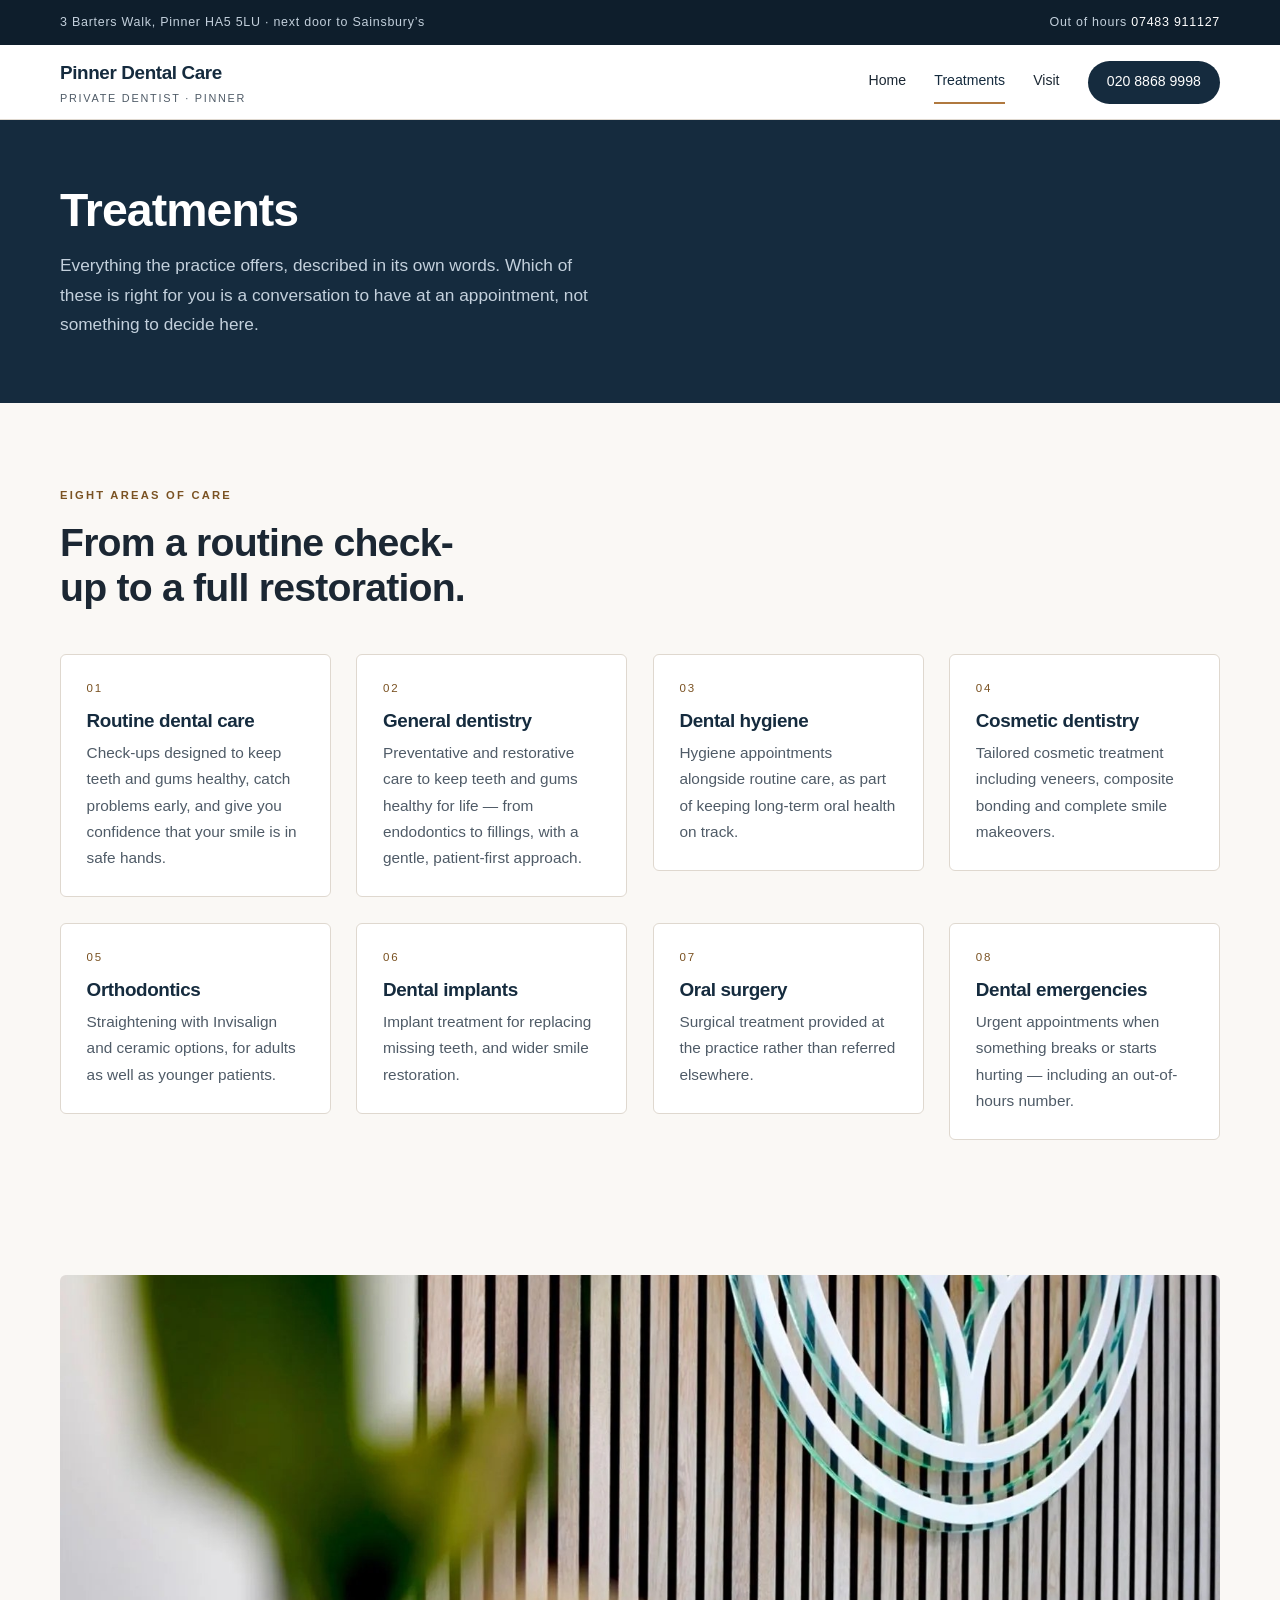
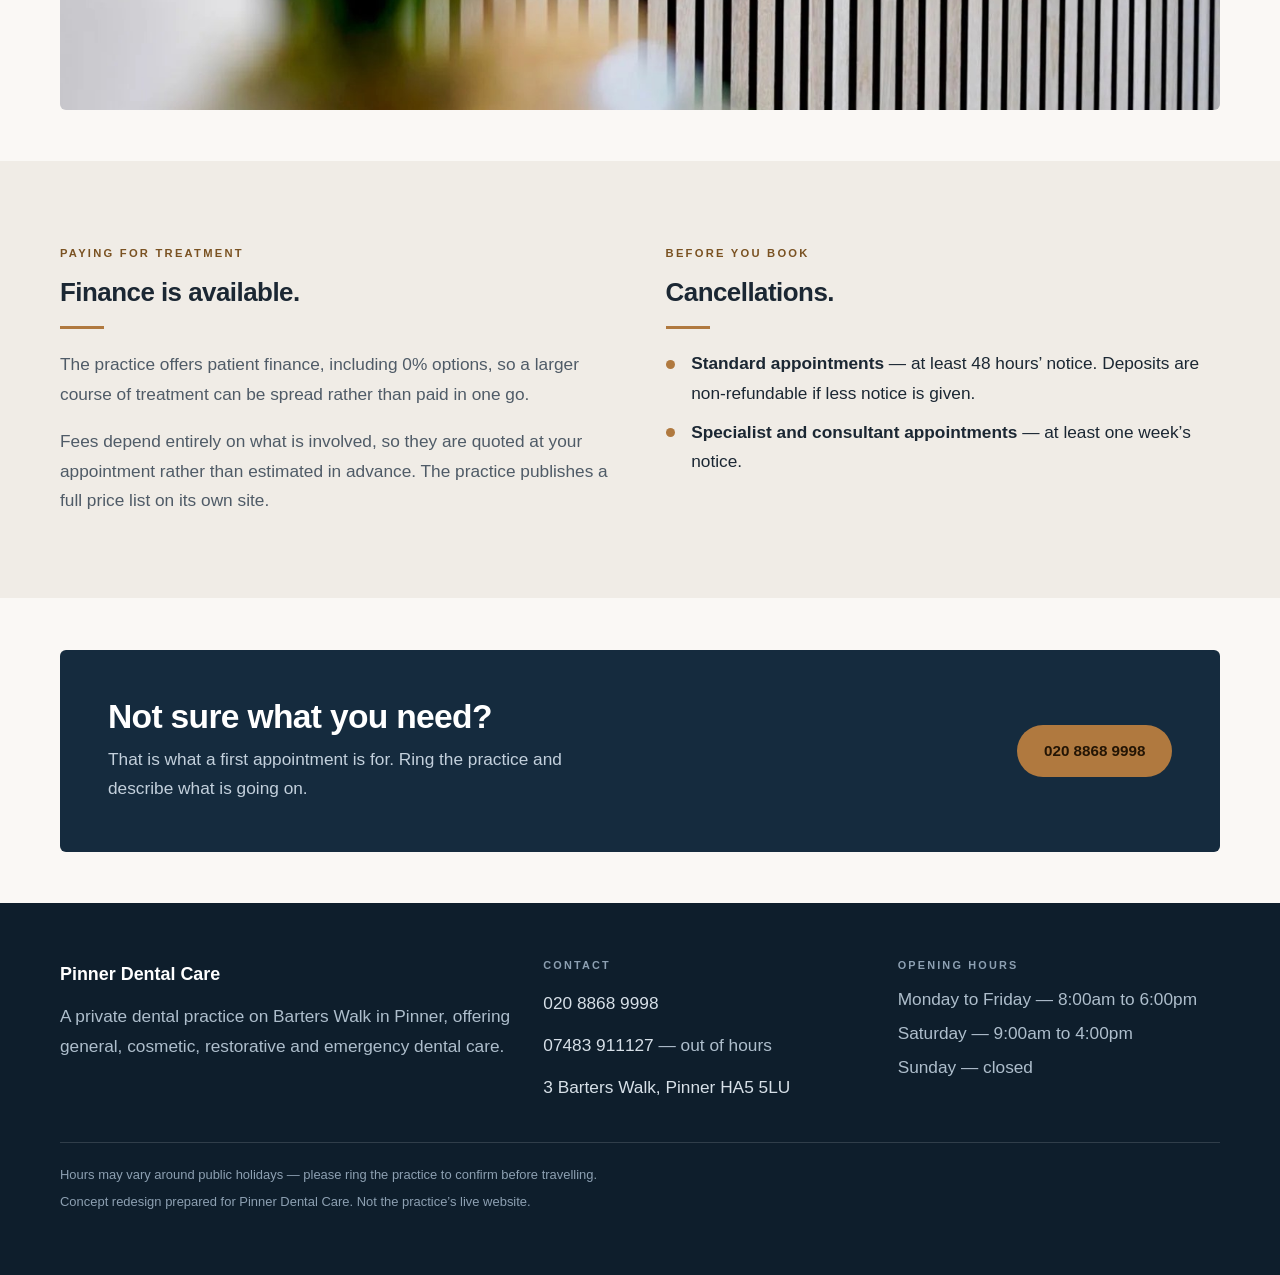
==== treatments.html @ a709d6c0 "Build Pinner Dental Care design concept Three-page static site for the private dental practice on Ba" ====
<!DOCTYPE html>
<html lang="en-GB">
<head>
<meta charset="utf-8">
<meta name="viewport" content="width=device-width, initial-scale=1">
<title>Treatments &mdash; Pinner Dental Care</title>
<meta name="description" content="Treatments at Pinner Dental Care: routine care, general dentistry, hygiene, cosmetic dentistry, orthodontics, implants, oral surgery and dental emergencies. Patient finance available.">
<link rel="icon" href="assets/img/favicon.png" type="image/png">
<script>/* set before first paint so reveal targets start hidden only when JS can reveal them */
if ('IntersectionObserver' in window) document.documentElement.className = 'js';</script>
<link rel="stylesheet" href="assets/css/engine.css">
<link rel="stylesheet" href="assets/css/site.css">
</head>
<body>
<a class="skip-link" href="#main">Skip to content</a>

<div class="eng-progress" aria-hidden="true"><div class="eng-progress__fill"></div></div>

<div class="topbar">
  <div class="shell topbar__inner">
    <span>3 Barters Walk, Pinner HA5 5LU &middot; next door to Sainsbury&rsquo;s</span>
    <span>Out of hours <a href="tel:+447483911127">07483 911127</a></span>
  </div>
</div>

<header class="site-header">
  <div class="shell site-header__inner">
    <a class="brand-lockup" href="index.html" aria-label="Pinner Dental Care — home">
      <b>Pinner Dental Care</b>
      <span>Private dentist &middot; Pinner</span>
    </a>

    <button class="nav-toggle" type="button" data-nav-toggle aria-expanded="false" aria-controls="site-nav">
      <span class="nav-toggle__bars" aria-hidden="true"><span></span><span></span><span></span></span>
      Menu
    </button>

    <nav class="site-nav" id="site-nav" data-open="false" aria-label="Main">
      <ul>
        <li><a href="index.html">Home</a></li>
        <li><a href="treatments.html" aria-current="page">Treatments</a></li>
        <li><a href="visit.html">Visit</a></li>
        <li><a class="nav-cta" href="tel:+442088689998">020 8868 9998</a></li>
      </ul>
    </nav>
  </div>
</header>

<main id="main">

  <section class="page-head">
    <div class="shell">
      <h1 data-reveal-hero>Treatments</h1>
      <p data-reveal-hero>
        Everything the practice offers, described in its own words. Which of these is right
        for you is a conversation to have at an appointment, not something to decide here.
      </p>
    </div>
  </section>

  <section class="section">
    <div class="shell">
      <div class="section-head" data-reveal>
        <p class="eyebrow">Eight areas of care</p>
        <h2>From a routine check-up to a full restoration.</h2>
      </div>
      <div class="cards">
        <article class="card" data-reveal>
          <span class="num">01</span>
          <h3>Routine dental care</h3>
          <p>Check-ups designed to keep teeth and gums healthy, catch problems early, and give you confidence that your smile is in safe hands.</p>
        </article>
        <article class="card" data-reveal="2">
          <span class="num">02</span>
          <h3>General dentistry</h3>
          <p>Preventative and restorative care to keep teeth and gums healthy for life &mdash; from endodontics to fillings, with a gentle, patient-first approach.</p>
        </article>
        <article class="card" data-reveal="3">
          <span class="num">03</span>
          <h3>Dental hygiene</h3>
          <p>Hygiene appointments alongside routine care, as part of keeping long-term oral health on track.</p>
        </article>
        <article class="card" data-reveal>
          <span class="num">04</span>
          <h3>Cosmetic dentistry</h3>
          <p>Tailored cosmetic treatment including veneers, composite bonding and complete smile makeovers.</p>
        </article>
        <article class="card" data-reveal="2">
          <span class="num">05</span>
          <h3>Orthodontics</h3>
          <p>Straightening with Invisalign and ceramic options, for adults as well as younger patients.</p>
        </article>
        <article class="card" data-reveal="3">
          <span class="num">06</span>
          <h3>Dental implants</h3>
          <p>Implant treatment for replacing missing teeth, and wider smile restoration.</p>
        </article>
        <article class="card" data-reveal>
          <span class="num">07</span>
          <h3>Oral surgery</h3>
          <p>Surgical treatment provided at the practice rather than referred elsewhere.</p>
        </article>
        <article class="card" data-reveal="2">
          <span class="num">08</span>
          <h3>Dental emergencies</h3>
          <p>Urgent appointments when something breaks or starts hurting &mdash; including an out-of-hours number.</p>
        </article>
      </div>
    </div>
  </section>

  <section class="section section--tight band">
    <div class="shell">
      <figure data-reveal>
        <div class="frame">
          <img src="assets/img/logo-detail.jpg"
               alt="The practice's lotus mark mounted on the slatted oak wall, with an orchid in the foreground."
               width="1600" height="2401" loading="lazy" decoding="async">
        </div>
      </figure>
    </div>
  </section>

  <section class="section section--surface">
    <div class="shell two-col two-col--top">
      <div data-reveal>
        <p class="eyebrow">Paying for treatment</p>
        <h2 style="font-size:clamp(1.6rem,1.35rem+1.5vw,2.2rem)">Finance is available.</h2>
        <hr class="tick">
        <p style="margin-top:1.3rem;color:var(--muted)">
          The practice offers patient finance, including 0% options, so a larger course of
          treatment can be spread rather than paid in one go.
        </p>
        <p style="color:var(--muted)">
          Fees depend entirely on what is involved, so they are quoted at your appointment
          rather than estimated in advance. The practice publishes a full price list on its
          own site.
        </p>
      </div>
      <div data-reveal="2">
        <p class="eyebrow">Before you book</p>
        <h2 style="font-size:clamp(1.6rem,1.35rem+1.5vw,2.2rem)">Cancellations.</h2>
        <hr class="tick">
        <ul class="ticks">
          <li><strong>Standard appointments</strong> &mdash; at least 48 hours&rsquo; notice. Deposits are non-refundable if less notice is given.</li>
          <li><strong>Specialist and consultant appointments</strong> &mdash; at least one week&rsquo;s notice.</li>
        </ul>
      </div>
    </div>
  </section>

  <section class="section section--tight">
    <div class="shell">
      <div class="cta-strip" data-reveal>
        <div>
          <h2>Not sure what you need?</h2>
          <p>That is what a first appointment is for. Ring the practice and describe what is going on.</p>
        </div>
        <div class="cta-strip__actions">
          <a class="btn btn--oak" href="tel:+442088689998">020 8868 9998</a>
        </div>
      </div>
    </div>
  </section>
</main>

<footer class="site-footer">
  <div class="shell">
    <div class="site-footer__grid">
      <div>
        <b class="mark">Pinner Dental Care</b>
        <p>A private dental practice on Barters Walk in Pinner, offering general, cosmetic,
           restorative and emergency dental care.</p>
      </div>
      <div>
        <h2>Contact</h2>
        <ul>
          <li><a href="tel:+442088689998">020 8868 9998</a></li>
          <li><a href="tel:+447483911127">07483 911127</a> &mdash; out of hours</li>
          <li><a href="https://maps.google.com/?q=3+Barters+Walk+Pinner+HA5+5LU" target="_blank" rel="noopener">3 Barters Walk, Pinner HA5 5LU</a></li>
        </ul>
      </div>
      <div>
        <h2>Opening hours</h2>
        <ul>
          <li>Monday to Friday &mdash; 8:00am to 6:00pm</li>
          <li>Saturday &mdash; 9:00am to 4:00pm</li>
          <li>Sunday &mdash; closed</li>
        </ul>
      </div>
    </div>
    <div class="fine">
      <p>Hours may vary around public holidays &mdash; please ring the practice to confirm
         before travelling.</p>
      <p>Concept redesign prepared for Pinner Dental Care. Not the practice&rsquo;s live website.</p>
    </div>
  </div>
</footer>

<script src="assets/js/main.js" defer></script>
</body>
</html>
---- assets/css/engine.css ----
/* ==========================================================================
   VDV ENGINE — v0.1.0
   Shared motion and surface layer for every build in this workspace.
   Plain CSS. No build step, no dependency, no runtime.

   Targets: Chrome and Safari. Firefox is not a target.
   Everything here has been measured in Chrome 150 and Safari 26.5.2 — see
   Experiment motionsites/research/ for the evidence behind each rule.

   THE ONE PERFORMANCE RULE, measured at 4x CPU throttle:
     A STATIC SVG filter rasterises once and is essentially free.
     A SMIL-ANIMATED filter re-rasterises every frame, FOREVER — three test
     pieces sat at 21fps while completely stationary because of it.
   So: use filters freely, animate them almost never.
   ========================================================================== */

@layer engine.reset, engine.tokens, engine.motion, engine.surface, engine.guards;

/* ==========================================================================
   TOKENS — the contract each site fills in.
   A site overrides these and inherits everything below.
   ========================================================================== */

@layer engine.tokens {
  :root {
    /* --- the two a site MUST set ------------------------------------------ */
    --brand: #0A5FE0;          /* the one accent */
    --ink: #14171A;            /* body text */

    /* --- derived, so contrast stays predictable across 200 sites ---------- */
    --paper: #FAF9F7;
    --surface: color-mix(in oklab, var(--paper) 96%, var(--ink));
    --rule: color-mix(in oklab, var(--paper) 82%, var(--ink));
    --muted: color-mix(in oklab, var(--ink) 62%, var(--paper));

    /* Contrast flip: light text on dark brands, ink on light ones. The clamp
       turns lightness into a 0/1 switch, so this needs no per-site thought. */
    --on-brand: oklch(from var(--brand)
                      clamp(0, (0.62 - l) * 100, 1) 0 h);

    /* --- motion ----------------------------------------------------------- */
    --dur-fast: 180ms;
    --dur: 320ms;
    --dur-slow: 620ms;
    --ease-out: cubic-bezier(0.22, 1, 0.36, 1);

    /* Spring easings, generated from the damped-harmonic-oscillator solution
       and sampled into linear(). Ours — no library, no licence, no runtime.
       Regenerate with .pipeline/engine/springs.py if you want other curves. */
    --ease-snap: linear(0, 0.03, 0.1069, 0.2131, 0.3344, 0.4596, 0.5805, 0.6914,
                 0.7888, 0.8709, 0.9374, 0.9888, 1.0264, 1.052, 1.0674, 1.0747,
                 1.0757, 1.0721, 1.0654, 1.0568, 1.0475, 1.0381, 1.0293, 1.0214,
                 1.0146, 1.009, 1.0045, 1.0009, 0.9982, 0.9963, 0.995, 0.9942,
                 0.9939, 0.9939, 0.9942, 0.9947, 0.9953, 0.9959, 0.9966, 0.9972,
                 0.9978, 0.9983, 1);
    --ease-settle: linear(0, 0.0219, 0.0781, 0.1569, 0.2485, 0.3455, 0.4425,
                   0.5354, 0.6216, 0.6992, 0.7676, 0.8264, 0.876, 0.9168, 0.9496,
                   0.9753, 0.9948, 1.0091, 1.019, 1.0253, 1.0287, 1.0299, 1.0294,
                   1.0277, 1.0253, 1.0224, 1.0194, 1.0164, 1.0136, 1.011, 1.0087,
                   1.0067, 1.005, 1.0035, 1.0023, 1.0013, 1.0005, 0.9999, 0.9994,
                   0.9991, 0.9989, 0.9988, 1);
    --ease-gentle: linear(0, 0.017, 0.061, 0.123, 0.1959, 0.2743, 0.3542, 0.4325,
                   0.5072, 0.5769, 0.6407, 0.6982, 0.7494, 0.7942, 0.8332, 0.8666,
                   0.895, 0.9188, 0.9387, 0.955, 0.9683, 0.9789, 0.9873, 0.9938,
                   0.9987, 1.0023, 1.0049, 1.0066, 1.0077, 1.0082, 1.0083, 1.0081,
                   1.0077, 1.0071, 1.0064, 1.0057, 1.005, 1.0043, 1.0036, 1.003,
                   1.0024, 1.0019, 1);
  }
}

/* ==========================================================================
   MOTION — reuses the data-reveal hook all 204 sites already have,
   so adopting this deletes JS with zero markup changes.
   ========================================================================== */

@layer engine.motion {

  /* Finished state is the DEFAULT. A browser without scroll timelines gets the
     final layout, never a blank box. Motion is layered on below. */
  [data-reveal] { opacity: 1; }

  @supports (animation-timeline: view()) {
    [data-reveal] {
      animation: eng-reveal linear both;
      animation-timeline: view();
      animation-range: entry 10% cover 26%;
    }
    @keyframes eng-reveal {
      from { opacity: 0; translate: 0 22px; }
      to   { opacity: 1; translate: 0 0; }
    }
    /* Stagger by shifting the RANGE, not by adding delays — a delay on a
       progress timeline does nothing useful. */
    [data-reveal="2"] { animation-range: entry 14% cover 30%; }
    [data-reveal="3"] { animation-range: entry 18% cover 34%; }
    [data-reveal="4"] { animation-range: entry 22% cover 38%; }

    /* ABOVE THE FOLD: view() is wrong here. Its range starts when the element
       ENTERS the viewport, so something already on screen begins ~75% through
       its range and looks frozen. Use scroll() with an absolute range. */
    [data-reveal-hero] {
      animation: eng-reveal linear both;
      animation-timeline: scroll(root block);
      animation-range: 0 40vh;
    }
  }

  /* Scroll progress bar — replaces the last scroll listener. */
  .eng-progress { position: fixed; inset-block-start: 0; inset-inline: 0;
                  height: 3px; z-index: 90; }
  .eng-progress__fill { height: 100%; background: var(--brand);
                        transform-origin: left; scale: 0 1; }
  @supports (animation-timeline: scroll()) {
    .eng-progress__fill {
      animation: eng-grow linear both;
      animation-timeline: scroll(root block);
    }
    @keyframes eng-grow { to { scale: 1 1; } }
  }
  /* Hide it entirely where unsupported rather than showing an empty track. */
  @supports not (animation-timeline: scroll()) { .eng-progress { display: none; } }

  /* STRUCTURAL PATTERN — full-bleed backdrop that content scrolls over.
     A sticky viewport-height backdrop, then the content pulled back up over it
     with a negative margin. Cheaper and better-behaved than position:fixed,
     and it composites on the GPU. Put a <video muted loop playsinline> or an
     image inside .eng-backdrop__media. */
  .eng-backdrop { position: relative; z-index: 0; }
  .eng-backdrop__pin { position: sticky; top: 0; height: 100svh;
                       overflow: clip; }   /* clip, NOT hidden — see guards */
  .eng-backdrop__media { width: 100%; height: 100%; object-fit: cover;
                         display: block; }
  .eng-backdrop__fade { position: absolute; inset-inline: 0; inset-block-end: 0;
                        height: 45%; pointer-events: none;
                        background: linear-gradient(to bottom, transparent, var(--backdrop-out, #000)); }
  .eng-backdrop__over { position: relative; z-index: 1; margin-block-start: -100svh; }
}

/* ==========================================================================
   SURFACE — treatments that make flat CSS read as material.
   All static. Nothing here animates a filter.
   ========================================================================== */

@layer engine.surface {

  /* GLASS. Three things stacked, which is what separates this from a plain
     translucent panel:
       1. the blur, plus a saturation/brightness lift so it reads as glass
          rather than as frosted plastic;
       2. a GRADIENT BORDER — a padding-box/border-box mask difference, so the
          edge is bright where light would catch it and dim where it wouldn't.
          `mask-composite: exclude` is what carves the ring;
       3. a faint radial sheen for the specular fall.
     Recreated here from the mechanism, with our own values. */
  .eng-glass {
    position: relative;
    overflow: hidden;
    border-radius: var(--glass-radius, 16px);
    background: linear-gradient(160deg,
                  rgb(255 255 255 / 0.06) 0%,
                  rgb(255 255 255 / 0.02) 45%,
                  rgb(255 255 255 / 0.01) 100%);
    backdrop-filter: blur(16px) saturate(1.5) brightness(1.06);
    -webkit-backdrop-filter: blur(16px) saturate(1.5) brightness(1.06);
    box-shadow: inset 0 0 14px rgb(255 255 255 / 0.12);
    border: none;
  }
  .eng-glass::before {          /* the lit edge */
    content: ""; position: absolute; inset: 0; pointer-events: none;
    border-radius: inherit; padding: 1.5px;
    background: linear-gradient(180deg,
                  rgb(255 255 255 / 0.34) 0%,
                  rgb(255 255 255 / 0.10) 18%,
                  rgb(255 255 255 / 0.03) 45%,
                  rgb(255 255 255 / 0.03) 58%,
                  rgb(255 255 255 / 0.12) 86%,
                  rgb(255 255 255 / 0.28) 100%);
    -webkit-mask: linear-gradient(#fff 0 0) content-box, linear-gradient(#fff 0 0);
            mask: linear-gradient(#fff 0 0) content-box, linear-gradient(#fff 0 0);
    -webkit-mask-composite: xor;
            mask-composite: exclude;
  }
  .eng-glass::after {           /* the sheen */
    content: ""; position: absolute; inset: 0; pointer-events: none;
    border-radius: inherit;
    background:
      radial-gradient(ellipse at 50% 0%, rgb(255 255 255 / 0.05) 0%, transparent 55%),
      radial-gradient(ellipse at center, transparent 55%, rgb(255 255 255 / 0.02) 100%);
  }

  /* LIT MATERIAL. A static heightmap shaded by the renderer's own lighting —
     the fastest thing we measured (143fps median, zero janky frames) and the
     best-looking. Set --eng-height to a greyscale heightmap.

     CRITICAL: lighting filters read the ALPHA channel as the height field, not
     luminance. A greyscale PNG is fully opaque, so feeding it in directly gives
     a perfectly flat surface with a bare hotspot. The feColorMatrix in
     engine-filters.svg moves luminance into alpha. Do not remove it. */
  .eng-material { filter: url(#eng-lit); background: #000; }

  /* Typography defaults that separate "set" from "defaulted". */
  .eng-type h1, .eng-type h2, .eng-type h3 { text-wrap: balance; }
  .eng-type p, .eng-type li { text-wrap: pretty; }
  .eng-type :is(td, th).num { font-variant-numeric: tabular-nums; }
}

/* ==========================================================================
   GUARDS — invariants only, never a look.

   IMPORTANT, and counter-intuitive: being the LAST layer does not make these
   win against a site's CSS. Unlayered styles outrank every layered style, and
   site stylesheets are unlayered. So a guard that MUST hold — the reduced-motion
   block — carries `!important`. The rest are strong defaults the site is free to
   override, which is the behaviour we want.
   ========================================================================== */

@layer engine.guards {

  /* Reduced motion, done correctly. The three usual lines DO NOT stop a
     scroll-driven animation: animation-duration is ignored on a progress-based
     timeline. Measured — a test element kept running 0 -> 0.54 while scrolling.
     Killing the timeline is what actually honours the setting. */
  @media (prefers-reduced-motion: reduce) {
    html { scroll-behavior: auto; }
    *, *::before, *::after {
      animation-duration: 0.001ms !important;
      animation-iteration-count: 1 !important;
      transition-duration: 0.001ms !important;
      animation-timeline: none !important;
    }
    ::view-transition-group(*),
    ::view-transition-old(*),
    ::view-transition-new(*) { animation: none !important; }
    /* SMIL ignores the setting entirely, so any moving filter must be dropped. */
    .eng-material { filter: none !important; }
  }

  /* Text escaping its box is the most common review failure in this workspace.
     `min-width: auto` on a flex/grid child is what allows it.

     Applied to EVERY element on purpose. For a block child `min-width: 0` is
     already the default, so this is a no-op there and only changes flex/grid
     items — which is exactly the intent. `:where()` contributes zero
     specificity, so any site rule that genuinely wants a minimum still wins.

     Earlier versions scoped this to `.eng-grid`/`.eng-card`, which no site in
     the fleet uses — so the guard would never have fired. Guards have to match
     the markup that actually exists. */
  :where(body *) { min-width: 0; box-sizing: border-box; }

  /* And the text itself. Long unbroken strings — a full email address, a URL —
     are what actually overflow. Targeted at elements that hold them rather
     than everything, so ordinary prose keeps normal breaking. */
  :where(p, li, dd, dt, td, th, address, blockquote, figcaption,
         h1, h2, h3, h4, h5, h6) { overflow-wrap: anywhere; }

  /* overflow:hidden makes an element a SCROLL CONTAINER, which silently freezes
     any scroll-driven animation inside it at one frame. Nothing errors; it just
     sits still. Prefer clip. This catches the common accidental case. */
  :where(.eng-backdrop__pin, .eng-clip) { overflow: clip; }

  /* Keyboard focus must always be visible. */
  :where(a, button, summary, [tabindex]):focus-visible {
    outline: 2px solid var(--brand);
    outline-offset: 3px;
  }

  /* Anchors must clear a sticky header. */
  :where([id]) { scroll-margin-top: var(--eng-header-h, 5rem); }
}
---- assets/css/site.css ----
/* ==========================================================================
   Pinner Dental Care — 3 Barters Walk, Pinner
   Loaded AFTER engine.css so these unlayered rules win throughout.

   Navy and oak, taken from the practice's own interior photographs (the
   slatted timber wall and the dark reception walls). Deliberately quiet: the
   practice's own copy leans on "calm", "welcoming" and "comfortable", and a
   dental site that shouts argues against its own message.
   ========================================================================== */

:root {
  --navy: #152B3E;
  --navy-deep: #0E1E2C;
  --navy-lift: #22405A;
  --oak: #B0793F;          /* 3.6:1 on paper — blocks, rules and dark-ground text only */
  --oak-ink: #7A5222;      /* 6.6:1 on paper — the text-safe version */
  --oak-lift: #D9A76A;     /* 6.6:1 on navy — the dark-ground version */
  --ink: #1B2733;
  --paper: #FAF8F5;
  --surface: #F0ECE6;
  --rule: #DFD8CF;
  --muted: #4F5B67;

  --shell: 1160px;
  --gutter: clamp(1.15rem, 4vw, 2.75rem);
  --radius: 6px;

  --sans: ui-sans-serif, -apple-system, BlinkMacSystemFont, "Segoe UI", Roboto, "Helvetica Neue", Arial, sans-serif;
}

@view-transition { navigation: auto; }

/* Reveal — overrides engine.css's scroll-linked version, for the reasons
   measured on the Pelo build. Observer plus backstop in main.js. */
@supports (animation-timeline: view()) {
  [data-reveal], [data-reveal-hero] { animation: none; animation-timeline: none; }
}
[data-reveal], [data-reveal-hero] { opacity: 1; }
@media (prefers-reduced-motion: no-preference) {
  .js [data-reveal]:not(.is-visible), .js [data-reveal-hero]:not(.is-visible) { opacity: 0; translate: 0 16px; }
  .js [data-reveal], .js [data-reveal-hero] { transition: opacity 560ms var(--ease-out, ease), translate 560ms var(--ease-out, ease); }
  .js [data-reveal].is-visible, .js [data-reveal-hero].is-visible { opacity: 1; translate: 0 0; }
  .js [data-reveal="2"] { transition-delay: 80ms; }
  .js [data-reveal="3"] { transition-delay: 160ms; }
  .js [data-reveal="4"] { transition-delay: 240ms; }
}

*, *::before, *::after { box-sizing: border-box; }
html { -webkit-text-size-adjust: 100%; scroll-behavior: smooth; }
@media (prefers-reduced-motion: reduce) { html { scroll-behavior: auto; } }

body { margin: 0; background: var(--paper); color: var(--ink); font-family: var(--sans);
  font-size: clamp(1rem, 0.96rem + 0.22vw, 1.08rem); line-height: 1.7;
  -webkit-font-smoothing: antialiased; overflow-wrap: anywhere; }

h1, h2, h3 { font-family: var(--sans); font-weight: 600; line-height: 1.15; letter-spacing: -0.02em; margin: 0; text-wrap: balance; }
p { margin: 0 0 1.05em; text-wrap: pretty; }
p:last-child { margin-bottom: 0; }
img { max-width: 100%; display: block; }

a { color: var(--oak-ink); }
a:focus-visible, button:focus-visible { outline: 3px solid #fff; outline-offset: 2px; box-shadow: 0 0 0 6px var(--navy); border-radius: 3px; }

/* --------------------------------------------------------------- layout -- */
.shell { width: min(100% - (var(--gutter) * 2), var(--shell)); margin-inline: auto; }
.section { padding-block: clamp(3.25rem, 6.5vw, 5.5rem); }
.section--tight { padding-block: clamp(2.25rem, 4vw, 3.5rem); }
.section--navy { background: var(--navy); color: #E7EDF3; }
.section--surface { background: var(--surface); }

.eyebrow { font-size: 0.7rem; font-weight: 700; letter-spacing: 0.2em; text-transform: uppercase; color: var(--oak-ink); margin: 0 0 0.9rem; }
.section--navy .eyebrow, .hero .eyebrow, .page-head .eyebrow { color: var(--oak-lift); }

.lede { font-size: clamp(1.05rem, 1rem + 0.4vw, 1.22rem); color: var(--muted); max-width: 62ch; }
.section--navy .lede { color: #C3D0DC; }

.section-head { max-width: 62ch; margin-bottom: clamp(1.75rem, 3.5vw, 2.75rem); }
.section-head h2 { font-size: clamp(1.7rem, 1.35rem + 1.8vw, 2.45rem); margin-bottom: 1rem; }
.tick { width: 44px; height: 3px; background: var(--oak); border: 0; margin: 1.2rem 0 0; }

/* ------------------------------------------------------------- buttons --- */
.btn { display: inline-flex; align-items: center; gap: 0.55rem; min-height: 50px;
  padding: 0.75rem 1.6rem; border: 1px solid transparent; border-radius: 999px;
  font: inherit; font-weight: 600; font-size: 0.95rem; text-decoration: none; cursor: pointer;
  transition: background-color 260ms ease, color 260ms ease, border-color 260ms ease; }
.btn--primary { background: var(--navy); color: #fff; }
.btn--primary:hover { background: var(--navy-lift); }
.btn--oak { background: var(--oak); color: #241505; }
.btn--oak:hover { background: #C99457; }
.btn--ghost { background: transparent; color: #fff; border-color: rgb(255 255 255 / 0.5); }
.btn--ghost:hover { background: rgb(255 255 255 / 0.13); border-color: #fff; }
.btn--outline { background: transparent; color: var(--navy); border-color: var(--navy); }
.btn--outline:hover { background: var(--navy); color: #fff; }

/* -------------------------------------------------------------- header --- */
.topbar { background: var(--navy-deep); color: #C3D0DC; font-size: 0.78rem; letter-spacing: 0.06em; }
.topbar__inner { display: flex; flex-wrap: wrap; align-items: center; justify-content: space-between; gap: 0.5rem 1.2rem; padding-block: 0.5rem; }
.topbar a { color: #fff; text-decoration: none; display: inline-block; min-height: 26px; padding-block: 0.25rem; }
.topbar a:hover { text-decoration: underline; text-underline-offset: 3px; }

.site-header { position: sticky; top: 0; z-index: 60; background: #fff; border-bottom: 1px solid var(--rule); }
.site-header__inner { position: relative; display: flex; align-items: center; justify-content: space-between; gap: 1rem; min-height: 74px; padding-block: 0.5rem; }
.brand-lockup { display: flex; flex-direction: column; text-decoration: none; min-width: 0; }
.brand-lockup b { font-weight: 600; font-size: clamp(1rem, 0.9rem + 0.5vw, 1.18rem); color: var(--navy); letter-spacing: -0.02em; white-space: nowrap; }
.brand-lockup span { display: none; font-size: 0.68rem; letter-spacing: 0.16em; text-transform: uppercase; color: var(--muted); white-space: nowrap; }
/* the subtitle is 185px wide and the lockup is 171px at 320px — show it only where it fits */
@media (min-width: 23rem) { .brand-lockup span { display: block; } }

.nav-toggle { display: inline-flex; align-items: center; gap: 0.5rem; min-height: 44px; padding: 0.4rem 0.9rem;
  background: transparent; color: var(--navy); border: 1px solid var(--rule); border-radius: 999px;
  font: inherit; font-size: 0.8rem; letter-spacing: 0.08em; text-transform: uppercase; cursor: pointer; white-space: nowrap; flex: none; }
.nav-toggle__bars { display: grid; gap: 3px; }
.nav-toggle__bars span { display: block; width: 16px; height: 2px; background: currentColor; }
@media (min-width: 54rem) { .nav-toggle { display: none; } }

.site-nav ul { list-style: none; margin: 0; padding: 0; display: flex; align-items: center; gap: clamp(1rem, 2.2vw, 1.9rem); }
.site-nav a { color: var(--ink); text-decoration: none; font-size: 0.88rem; font-weight: 500; padding-block: 0.55rem; display: inline-block; border-bottom: 2px solid transparent; transition: color 180ms ease, border-color 180ms ease; }
.site-nav a:hover, .site-nav a[aria-current="page"] { color: var(--navy); border-bottom-color: var(--oak); }
.site-nav .nav-cta { color: #fff; background: var(--navy); border-radius: 999px; padding: 0.6rem 1.2rem; border-bottom: 0; white-space: nowrap; }
.site-nav .nav-cta:hover { background: var(--navy-lift); border-bottom: 0; }

@media (max-width: 53.999rem) {
  .site-nav { display: none; position: absolute; inset-inline: 0; top: 100%; background: #fff;
    box-shadow: 0 18px 32px -14px rgb(21 43 62 / 0.35); border-bottom: 3px solid var(--oak);
    padding: 0.4rem var(--gutter) 1.3rem; }
  .site-nav[data-open="true"] { display: block; }
  .site-nav ul { flex-direction: column; align-items: stretch; gap: 0; }
  .site-nav li { border-top: 1px solid var(--rule); }
  .site-nav a { padding-block: 0.95rem; width: 100%; border-bottom: 0; }
  .site-nav .nav-cta { margin-top: 1rem; text-align: center; justify-content: center; }
}

/* ---------------------------------------------------------------- hero --- */
.hero { background: var(--navy); color: #fff; padding-block: clamp(2.75rem, 6vw, 4.5rem); }
.hero__grid { display: grid; gap: clamp(2rem, 4vw, 3.5rem); align-items: center; }
@media (min-width: 62rem) { .hero__grid { grid-template-columns: 1fr 1fr; } }
.hero h1 { font-size: clamp(2.1rem, 1.5rem + 2.8vw, 3.35rem); margin-bottom: 1.15rem; }
.hero__lede { color: #C3D0DC; font-size: clamp(1.03rem, 0.98rem + 0.35vw, 1.18rem); max-width: 52ch; }
.hero__actions { display: flex; flex-wrap: wrap; gap: 0.8rem; margin-top: 1.9rem; }
.hero__figure { margin: 0; }
.hero__figure .frame { aspect-ratio: 1600 / 1066; }

.rating { display: flex; align-items: center; gap: 0.85rem; margin-top: 2rem; padding-top: 1.5rem; border-top: 1px solid rgb(255 255 255 / 0.22); max-width: 34rem; }
.rating b { font-size: 2rem; font-weight: 600; line-height: 1; font-variant-numeric: tabular-nums; }
.rating span { font-size: 0.92rem; color: #C3D0DC; line-height: 1.45; min-width: 0; }
.stars { color: #F0B429; letter-spacing: 0.06em; }

.frame { position: relative; overflow: clip; border-radius: var(--radius); background: var(--surface); }
.frame > img { width: 100%; height: 100%; object-fit: cover; }

/* ------------------------------------------------------------ services -- */
.cards { display: grid; gap: clamp(1.1rem, 2.2vw, 1.6rem); grid-template-columns: repeat(auto-fit, minmax(min(100%, 15rem), 1fr)); align-items: start; }
.card { min-width: 0; background: #fff; border: 1px solid var(--rule); border-radius: var(--radius); padding: 1.5rem 1.6rem 1.6rem; }
.card h3 { font-size: 1.18rem; margin-bottom: 0.55rem; color: var(--navy); }
.card p { color: var(--muted); font-size: 0.96rem; }
.card .num { display: block; font-size: 0.72rem; letter-spacing: 0.16em; text-transform: uppercase; color: var(--oak-ink); margin-bottom: 0.7rem; font-variant-numeric: tabular-nums; }

/* ---------------------------------------------------------------- team --- */
.team { display: grid; gap: clamp(1.25rem, 2.5vw, 2rem); grid-template-columns: repeat(auto-fit, minmax(min(100%, 14rem), 1fr)); }
.person { min-width: 0; }
.person .frame { aspect-ratio: 3 / 4; margin-bottom: 0.9rem; }
.person b { display: block; font-weight: 600; font-size: 1.08rem; color: var(--navy); }
.section--navy .person b { color: #fff; }
.person span { display: block; margin-top: 0.15rem; font-size: 0.74rem; letter-spacing: 0.13em; text-transform: uppercase; color: var(--oak-ink); }
.section--navy .person span { color: var(--oak-lift); }
.person em { display: block; margin-top: 0.4rem; font-style: normal; font-size: 0.9rem; color: var(--muted); }
.section--navy .person em { color: #C3D0DC; }

/* --------------------------------------------------------------- split -- */
.two-col { display: grid; gap: clamp(1.75rem, 4vw, 3.25rem); align-items: center; }
@media (min-width: 54rem) { .two-col { grid-template-columns: 1fr 1fr; } }
.two-col--top { align-items: start; }

.ticks { list-style: none; margin: 1.25rem 0 0; padding: 0; display: grid; gap: 0.6rem; }
.ticks li { position: relative; padding-left: 1.6rem; min-width: 0; }
.ticks li::before { content: ""; position: absolute; left: 0; top: 0.6em; width: 9px; height: 9px; background: var(--oak); border-radius: 50%; }
.section--navy .ticks li { color: #D7E0E8; }

/* --------------------------------------------------------------- hours -- */
.hours { width: 100%; border-collapse: collapse; margin-top: 1.1rem; }
.hours th, .hours td { text-align: left; padding: 0.72rem 0.9rem 0.72rem 0; border-bottom: 1px solid var(--rule); font-size: 0.97rem; min-width: 0; }
.hours th { font-weight: 500; color: var(--muted); }
.hours td { text-align: right; padding-right: 0; font-variant-numeric: tabular-nums; white-space: nowrap; }

.info-list { list-style: none; margin: 1.2rem 0 0; padding: 0; display: grid; gap: 1.2rem; }
.info-list li { min-width: 0; padding-bottom: 1.2rem; border-bottom: 1px solid var(--rule); }
.info-list li:last-child { border-bottom: 0; padding-bottom: 0; }
.info-list .label { display: block; font-size: 0.68rem; letter-spacing: 0.18em; text-transform: uppercase; color: var(--muted); margin-bottom: 0.25rem; }
.info-list .value { font-size: 1.06rem; overflow-wrap: anywhere; }
.info-list .value a { color: var(--ink); text-decoration-color: var(--oak); text-underline-offset: 3px; display: inline-block; min-height: 26px; padding-block: 0.2rem; }
.info-list .value a:hover { color: var(--oak-ink); }
.info-list .note { font-size: 0.9rem; color: var(--muted); margin-top: 0.25rem; }
/* links inside a note need the same 24px minimum as those in .value (WCAG 2.5.8) */
.info-list .note a { color: var(--oak-ink); display: inline-block; min-height: 26px; padding-block: 0.25rem; }

/* --------------------------------------------------------------- strip -- */
.cta-strip { background: var(--navy); color: #fff; border-radius: var(--radius); padding: clamp(1.9rem, 4vw, 3rem); display: grid; gap: 1.4rem; align-items: center; }
@media (min-width: 52rem) { .cta-strip { grid-template-columns: 1fr auto; } }
.cta-strip h2 { font-size: clamp(1.5rem, 1.3rem + 1.4vw, 2.1rem); margin-bottom: 0.55rem; }
.cta-strip p { color: #C3D0DC; margin: 0; max-width: 52ch; }
.cta-strip__actions { display: flex; flex-wrap: wrap; gap: 0.8rem; }

/* -------------------------------------------------------------- footer -- */
.site-footer { background: var(--navy-deep); color: #AEBECC; padding-block: clamp(2.5rem, 5vw, 3.5rem); }
.site-footer__grid { display: grid; gap: 2rem; }
@media (min-width: 46rem) { .site-footer__grid { grid-template-columns: 1.4fr 1fr 1fr; } }
.site-footer b.mark { display: block; font-weight: 600; color: #fff; font-size: 1.12rem; margin-bottom: 0.8rem; }
.site-footer h2 { font-size: 0.68rem; font-weight: 700; letter-spacing: 0.2em; text-transform: uppercase; color: #8DA0B2; margin-bottom: 0.85rem; }
.site-footer ul { list-style: none; margin: 0; padding: 0; display: grid; gap: 0.3rem; }
.site-footer a { color: #D7E0E8; text-decoration: none; overflow-wrap: anywhere; display: inline-block; min-height: 26px; padding-block: 0.25rem; }
.site-footer a:hover { color: #fff; text-decoration: underline; text-underline-offset: 3px; }
.site-footer .fine { margin-top: 2.2rem; padding-top: 1.3rem; border-top: 1px solid rgb(255 255 255 / 0.14); font-size: 0.81rem; color: #8DA0B2; }
.site-footer .fine p { margin-bottom: 0.35rem; }

/* --------------------------------------------------------------- misc --- */
.skip-link { position: absolute; left: -9999px; background: #fff; color: var(--ink); padding: 0.8rem 1.2rem; z-index: 100; }
.skip-link:focus { left: 1rem; top: 0.6rem; }
#main { scroll-margin-top: 86px; }
.page-head { background: var(--navy); color: #fff; padding-block: clamp(2.5rem, 5.5vw, 4rem); }
.page-head h1 { font-size: clamp(1.95rem, 1.5rem + 2.4vw, 2.9rem); margin-bottom: 0.85rem; }
.page-head p { color: #C3D0DC; max-width: 58ch; margin: 0; }

.band .frame { aspect-ratio: 16 / 6; }
.figure-tall .frame { aspect-ratio: 3 / 4; }
figure { margin: 0; }
figcaption { font-size: 0.86rem; color: var(--muted); margin-top: 0.7rem; }
.section--navy figcaption { color: #AEBECC; }
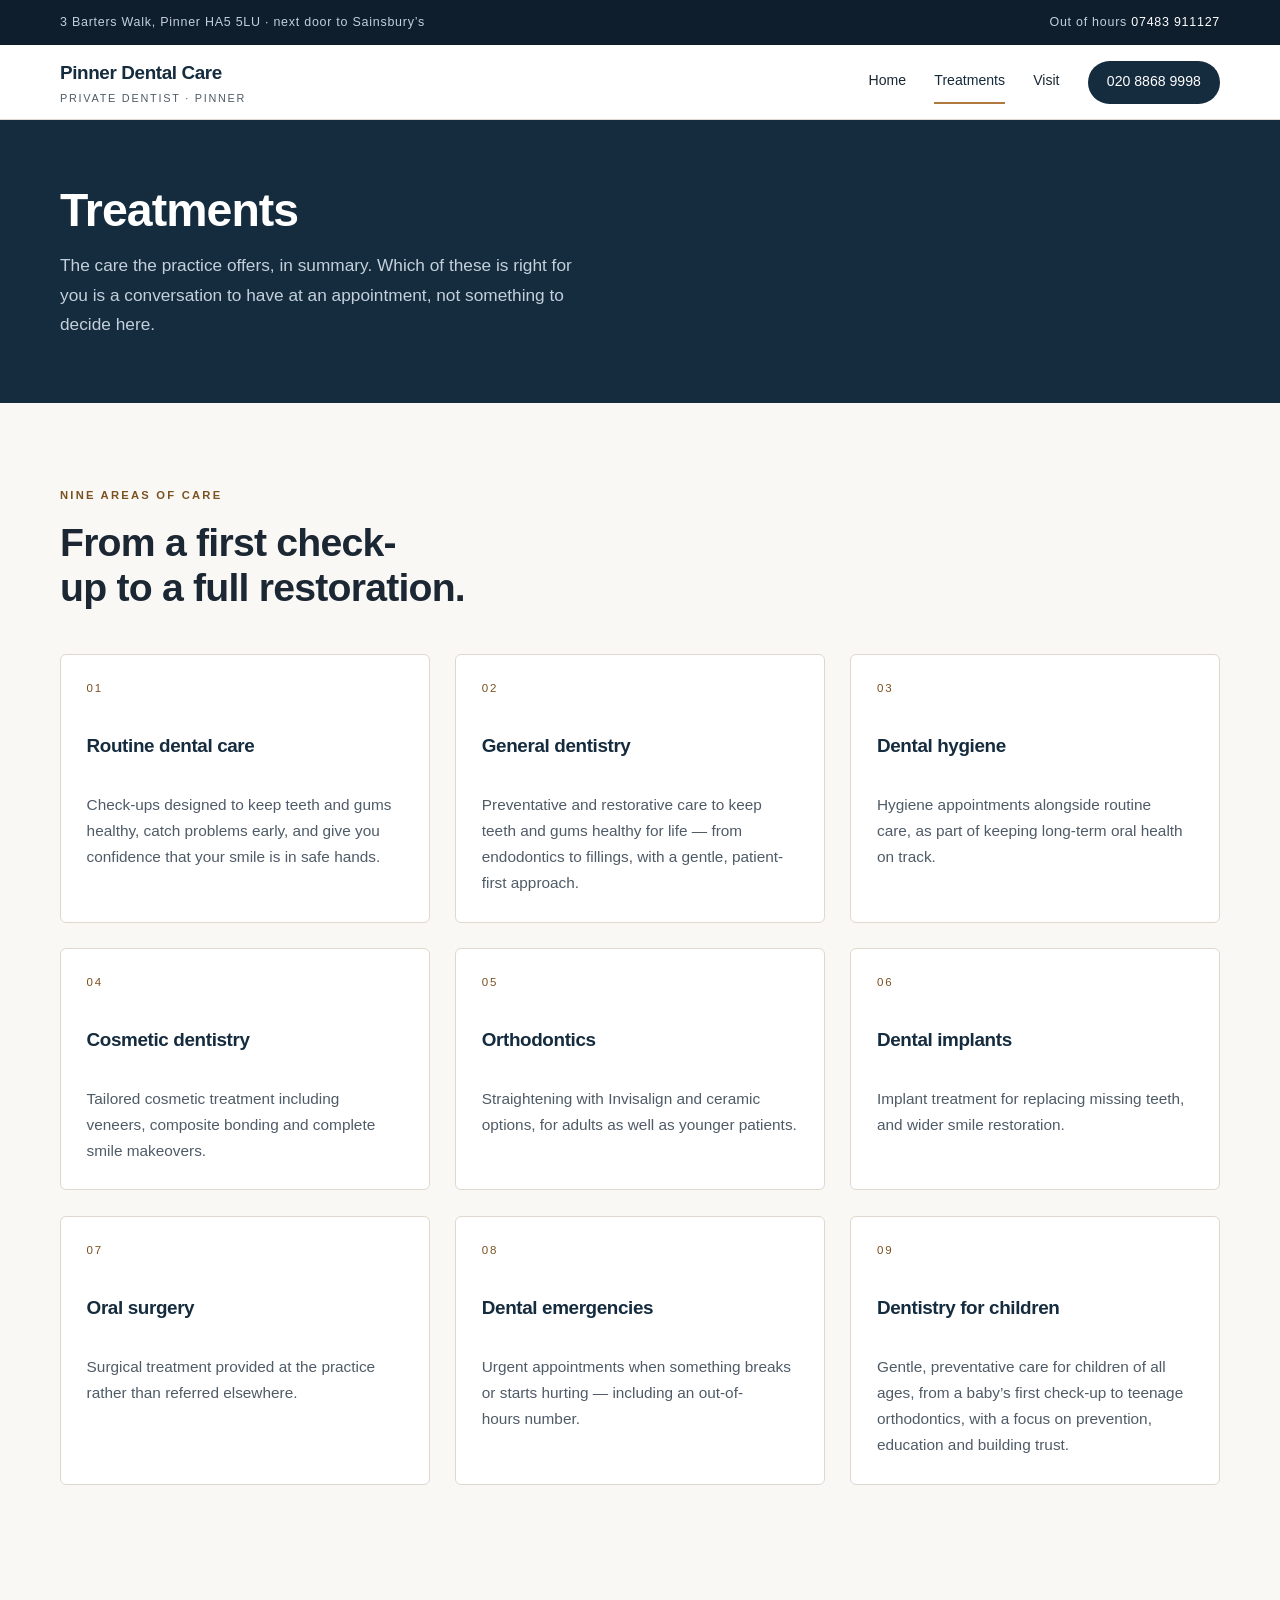
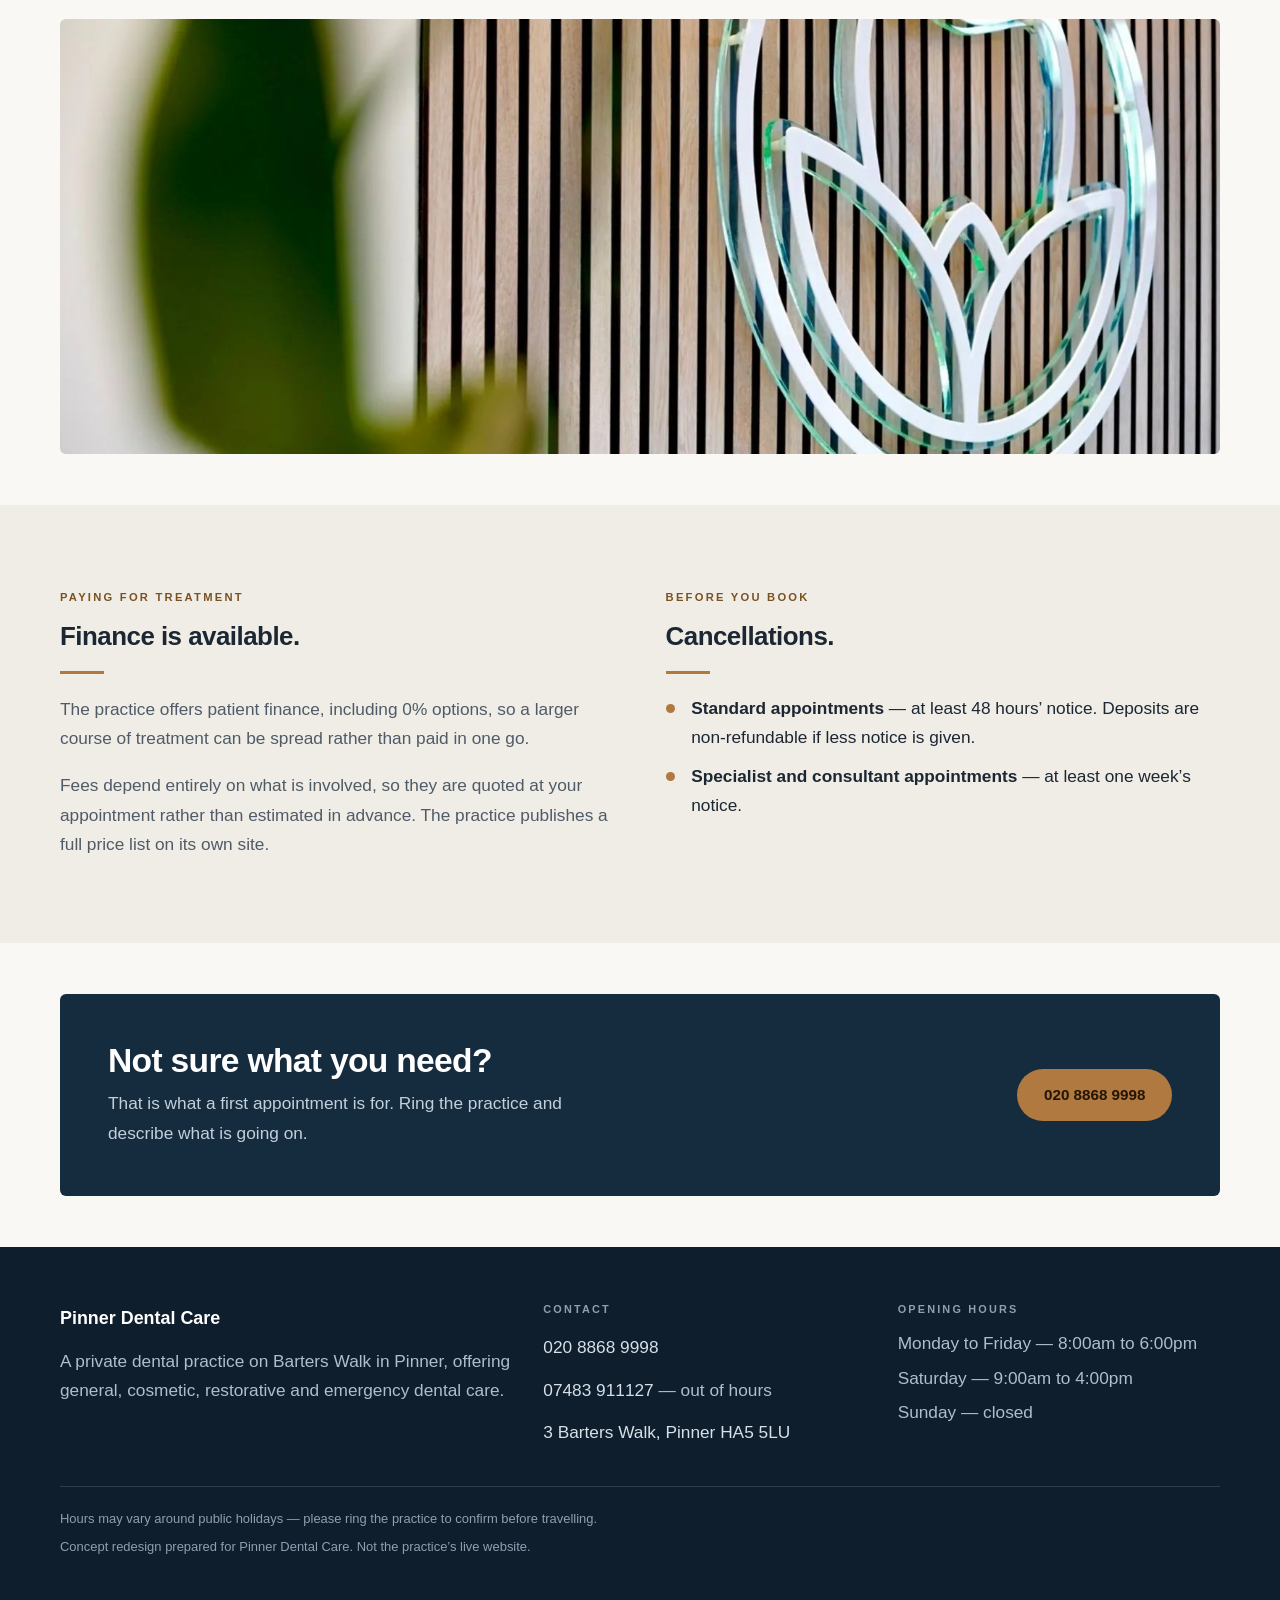
==== commit 1ab84243: "Fix round 1: the practice offers nine treatment areas, not eight Reviewer scored 8.0 but failed it o" ====
--- a/treatments.html
+++ b/treatments.html
@@ -52,8 +52,8 @@
     <div class="shell">
       <h1 data-reveal-hero>Treatments</h1>
       <p data-reveal-hero>
-        Everything the practice offers, described in its own words. Which of these is right
-        for you is a conversation to have at an appointment, not something to decide here.
+        The care the practice offers, in summary. Which of these is right for you is a
+        conversation to have at an appointment, not something to decide here.
       </p>
     </div>
   </section>
@@ -61,8 +61,8 @@
   <section class="section">
     <div class="shell">
       <div class="section-head" data-reveal>
-        <p class="eyebrow">Eight areas of care</p>
-        <h2>From a routine check-up to a full restoration.</h2>
+        <p class="eyebrow">Nine areas of care</p>
+        <h2>From a first check-up to a full restoration.</h2>
       </div>
       <div class="cards">
         <article class="card" data-reveal>
@@ -104,6 +104,11 @@
           <span class="num">08</span>
           <h3>Dental emergencies</h3>
           <p>Urgent appointments when something breaks or starts hurting &mdash; including an out-of-hours number.</p>
+        </article>
+        <article class="card" data-reveal="3">
+          <span class="num">09</span>
+          <h3>Dentistry for children</h3>
+          <p>Gentle, preventative care for children of all ages, from a baby&rsquo;s first check-up to teenage orthodontics, with a focus on prevention, education and building trust.</p>
         </article>
       </div>
     </div>
--- a/assets/css/site.css
+++ b/assets/css/site.css
@@ -149,7 +149,12 @@
 .frame > img { width: 100%; height: 100%; object-fit: cover; }
 
 /* ------------------------------------------------------------ services -- */
-.cards { display: grid; gap: clamp(1.1rem, 2.2vw, 1.6rem); grid-template-columns: repeat(auto-fit, minmax(min(100%, 15rem), 1fr)); align-items: start; }
+.cards { display: grid; gap: clamp(1.1rem, 2.2vw, 1.6rem); grid-template-columns: repeat(auto-fit, minmax(min(100%, 15rem), 1fr)); align-items: stretch; }
+/* explicit counts: auto-fit gave 4 columns above 1280, orphaning a row of two.
+   subgrid so headings and body copy align across each row (AGENTS.md default). */
+@media (min-width: 46rem) { .cards { grid-template-columns: repeat(3, minmax(0, 1fr)); } }
+.card { display: grid; grid-template-rows: subgrid; grid-row: span 3; }
+@supports not (grid-template-rows: subgrid) { .card { display: block; } }
 .card { min-width: 0; background: #fff; border: 1px solid var(--rule); border-radius: var(--radius); padding: 1.5rem 1.6rem 1.6rem; }
 .card h3 { font-size: 1.18rem; margin-bottom: 0.55rem; color: var(--navy); }
 .card p { color: var(--muted); font-size: 0.96rem; }
@@ -161,7 +166,9 @@
 .person .frame { aspect-ratio: 3 / 4; margin-bottom: 0.9rem; }
 .person b { display: block; font-weight: 600; font-size: 1.08rem; color: var(--navy); }
 .section--navy .person b { color: #fff; }
-.person span { display: block; margin-top: 0.15rem; font-size: 0.74rem; letter-spacing: 0.13em; text-transform: uppercase; color: var(--oak-ink); }
+/* no uppercase transform: these are published qualification strings and
+   "BDS hons(Sheffield)" should not render as "BDS HONS(SHEFFIELD)" */
+.person span { display: block; margin-top: 0.15rem; font-size: 0.8rem; letter-spacing: 0.04em; color: var(--oak-ink); }
 .section--navy .person span { color: var(--oak-lift); }
 .person em { display: block; margin-top: 0.4rem; font-style: normal; font-size: 0.9rem; color: var(--muted); }
 .section--navy .person em { color: #C3D0DC; }
@@ -221,6 +228,8 @@
 .page-head p { color: #C3D0DC; max-width: 58ch; margin: 0; }
 
 .band .frame { aspect-ratio: 16 / 6; }
+/* the source is 1600x2401 portrait; centring vertically cut the lotus mark in half */
+.band .frame > img { object-position: 50% 32%; }
 .figure-tall .frame { aspect-ratio: 3 / 4; }
 figure { margin: 0; }
 figcaption { font-size: 0.86rem; color: var(--muted); margin-top: 0.7rem; }
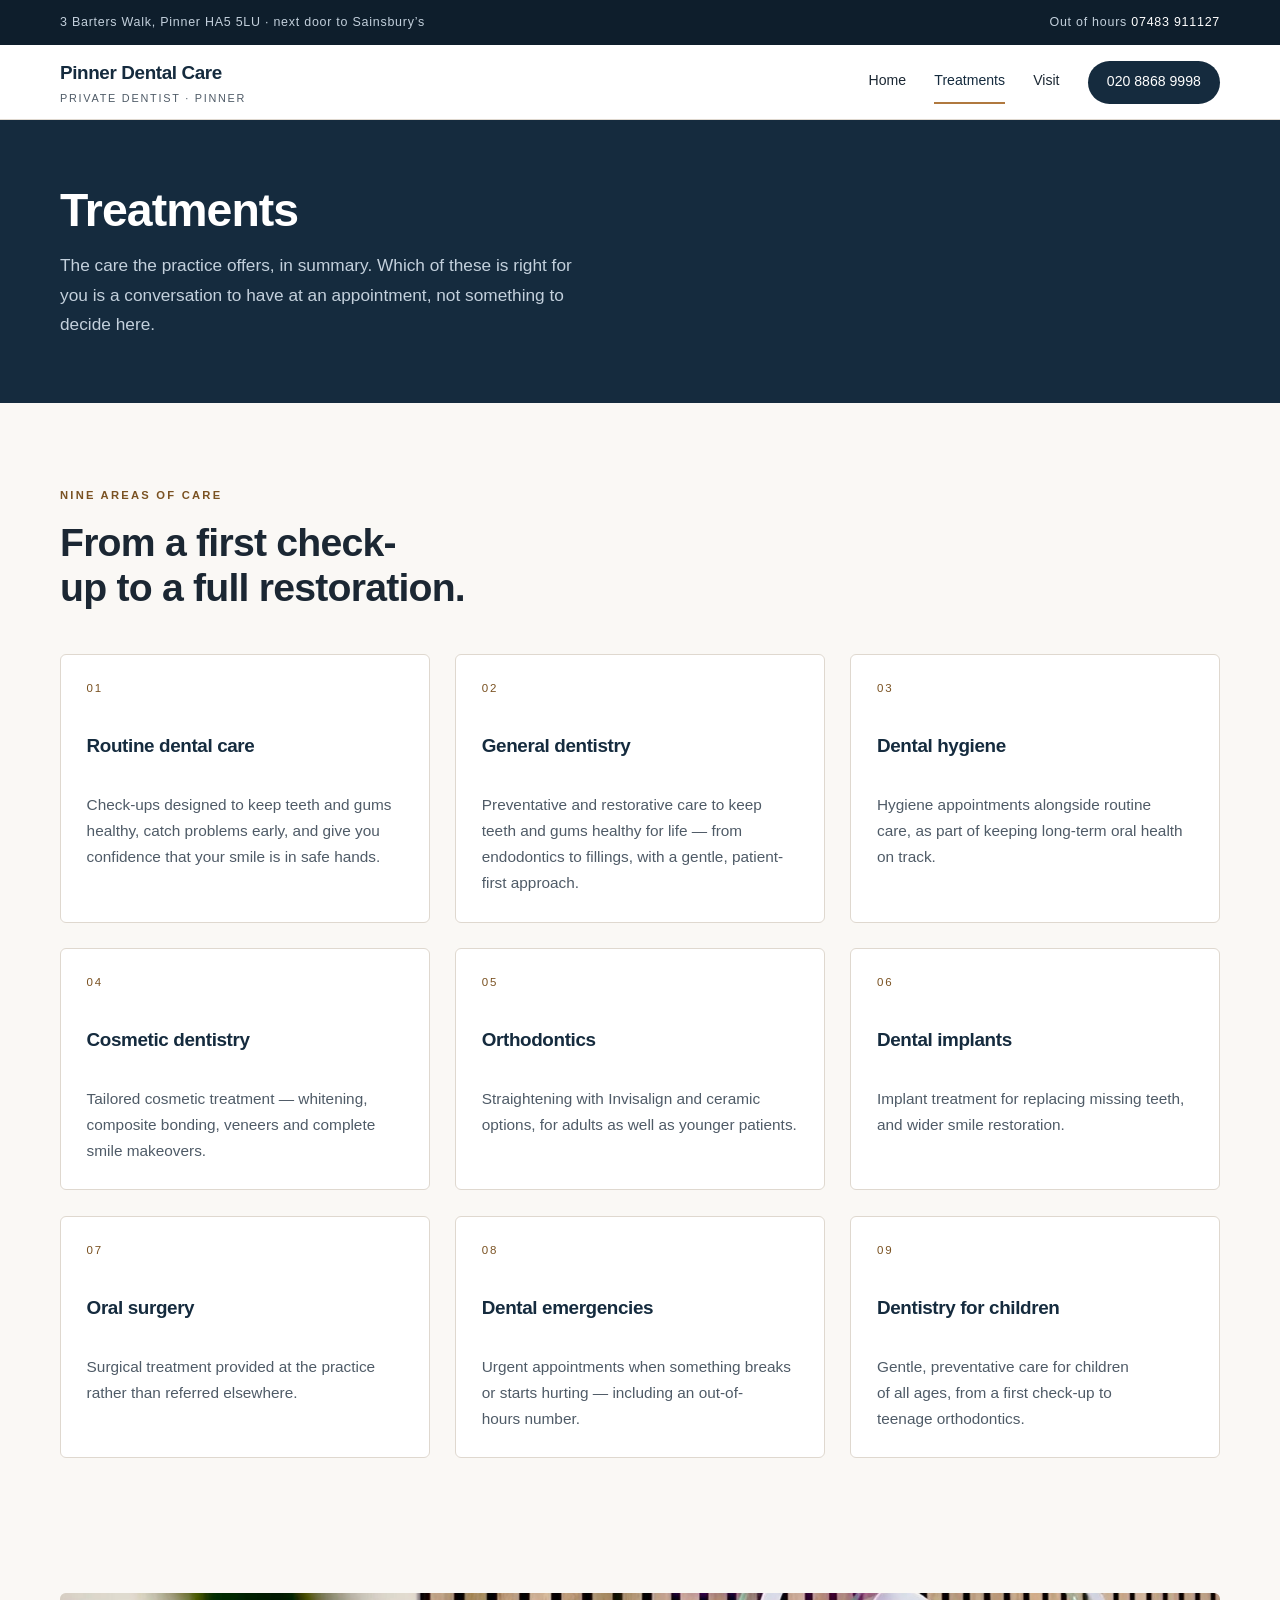
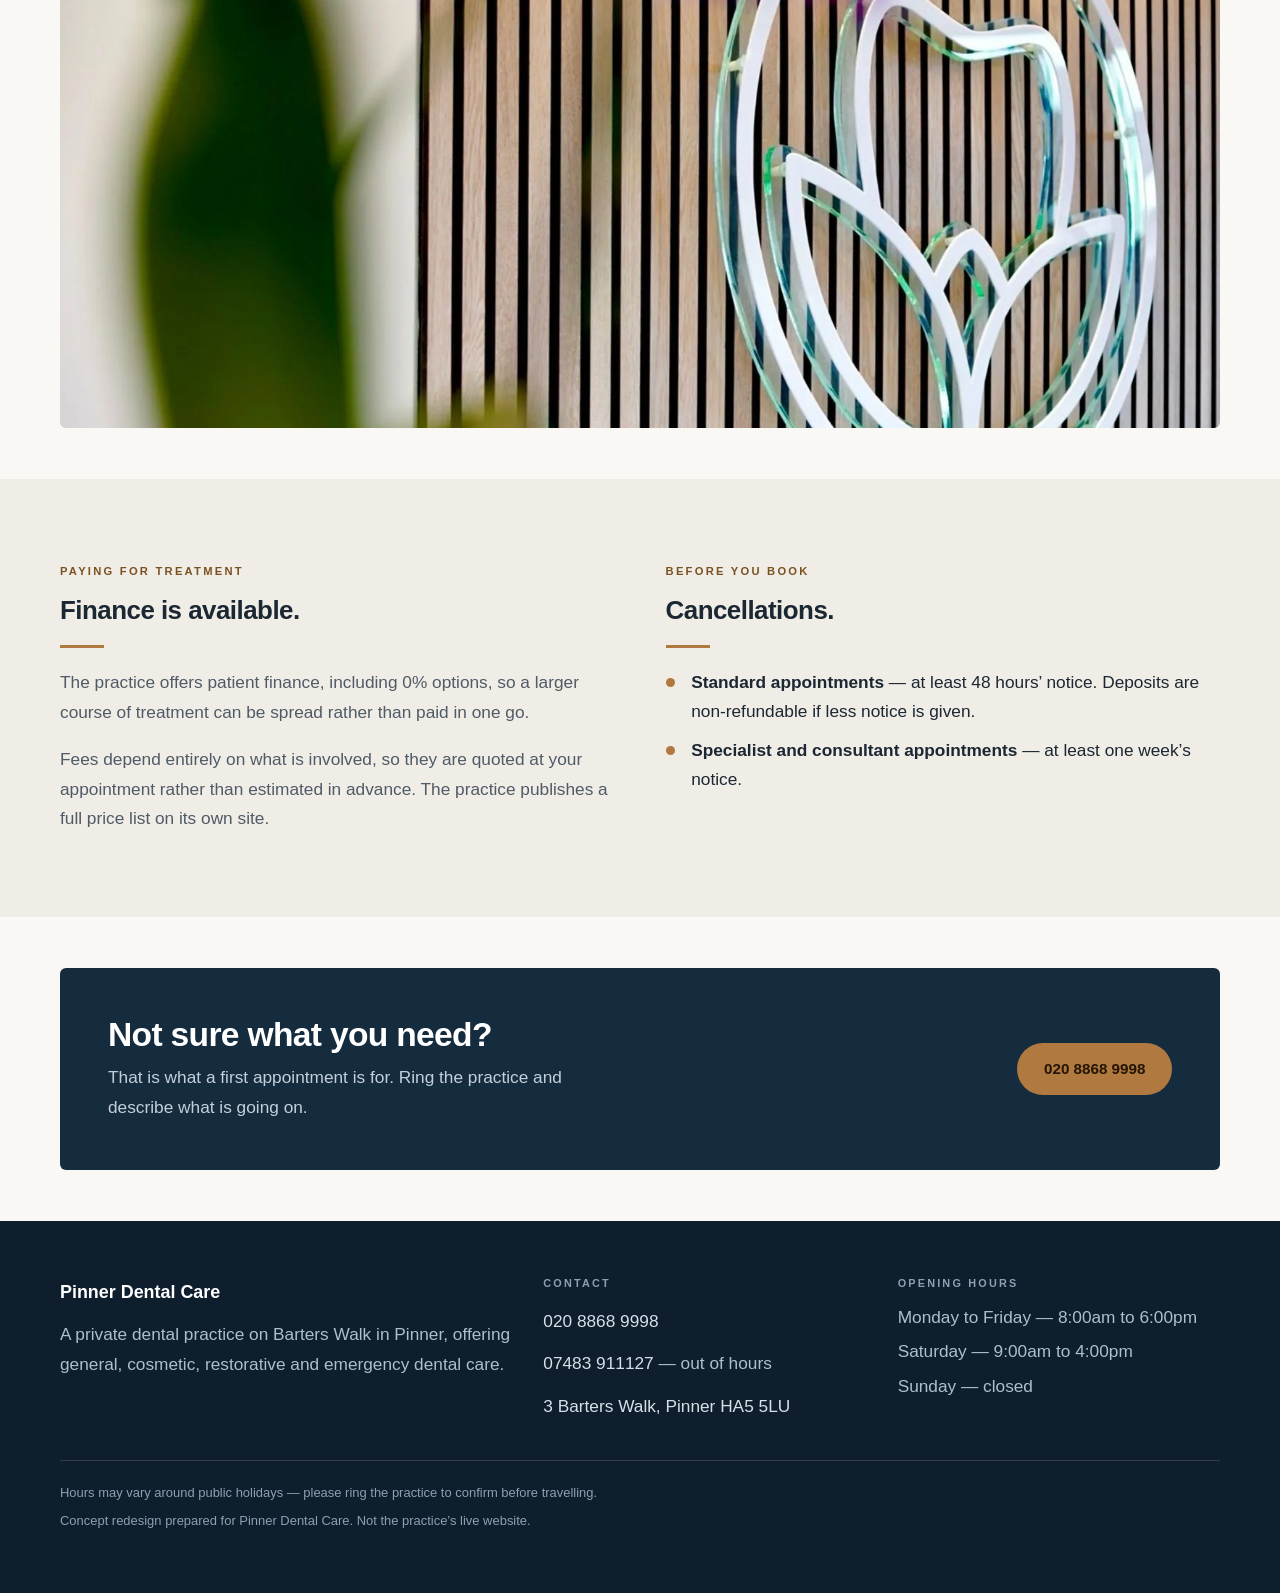
==== commit 9793efe8: "PDC passes at 9.0/10; restore the interior my last fix deleted Reviewer round 2: 9.0/10 PASS, zero b" ====
--- a/treatments.html
+++ b/treatments.html
@@ -83,7 +83,7 @@
         <article class="card" data-reveal>
           <span class="num">04</span>
           <h3>Cosmetic dentistry</h3>
-          <p>Tailored cosmetic treatment including veneers, composite bonding and complete smile makeovers.</p>
+          <p>Tailored cosmetic treatment &mdash; whitening, composite bonding, veneers and complete smile makeovers.</p>
         </article>
         <article class="card" data-reveal="2">
           <span class="num">05</span>
@@ -108,7 +108,7 @@
         <article class="card" data-reveal="3">
           <span class="num">09</span>
           <h3>Dentistry for children</h3>
-          <p>Gentle, preventative care for children of all ages, from a baby&rsquo;s first check-up to teenage orthodontics, with a focus on prevention, education and building trust.</p>
+          <p>Gentle, preventative care for children of all ages, from a first check-up to teenage orthodontics.</p>
         </article>
       </div>
     </div>
--- a/assets/css/site.css
+++ b/assets/css/site.css
@@ -229,7 +229,7 @@
 
 .band .frame { aspect-ratio: 16 / 6; }
 /* the source is 1600x2401 portrait; centring vertically cut the lotus mark in half */
-.band .frame > img { object-position: 50% 32%; }
+.band .frame > img { object-position: 50% 28%; }
 .figure-tall .frame { aspect-ratio: 3 / 4; }
 figure { margin: 0; }
 figcaption { font-size: 0.86rem; color: var(--muted); margin-top: 0.7rem; }
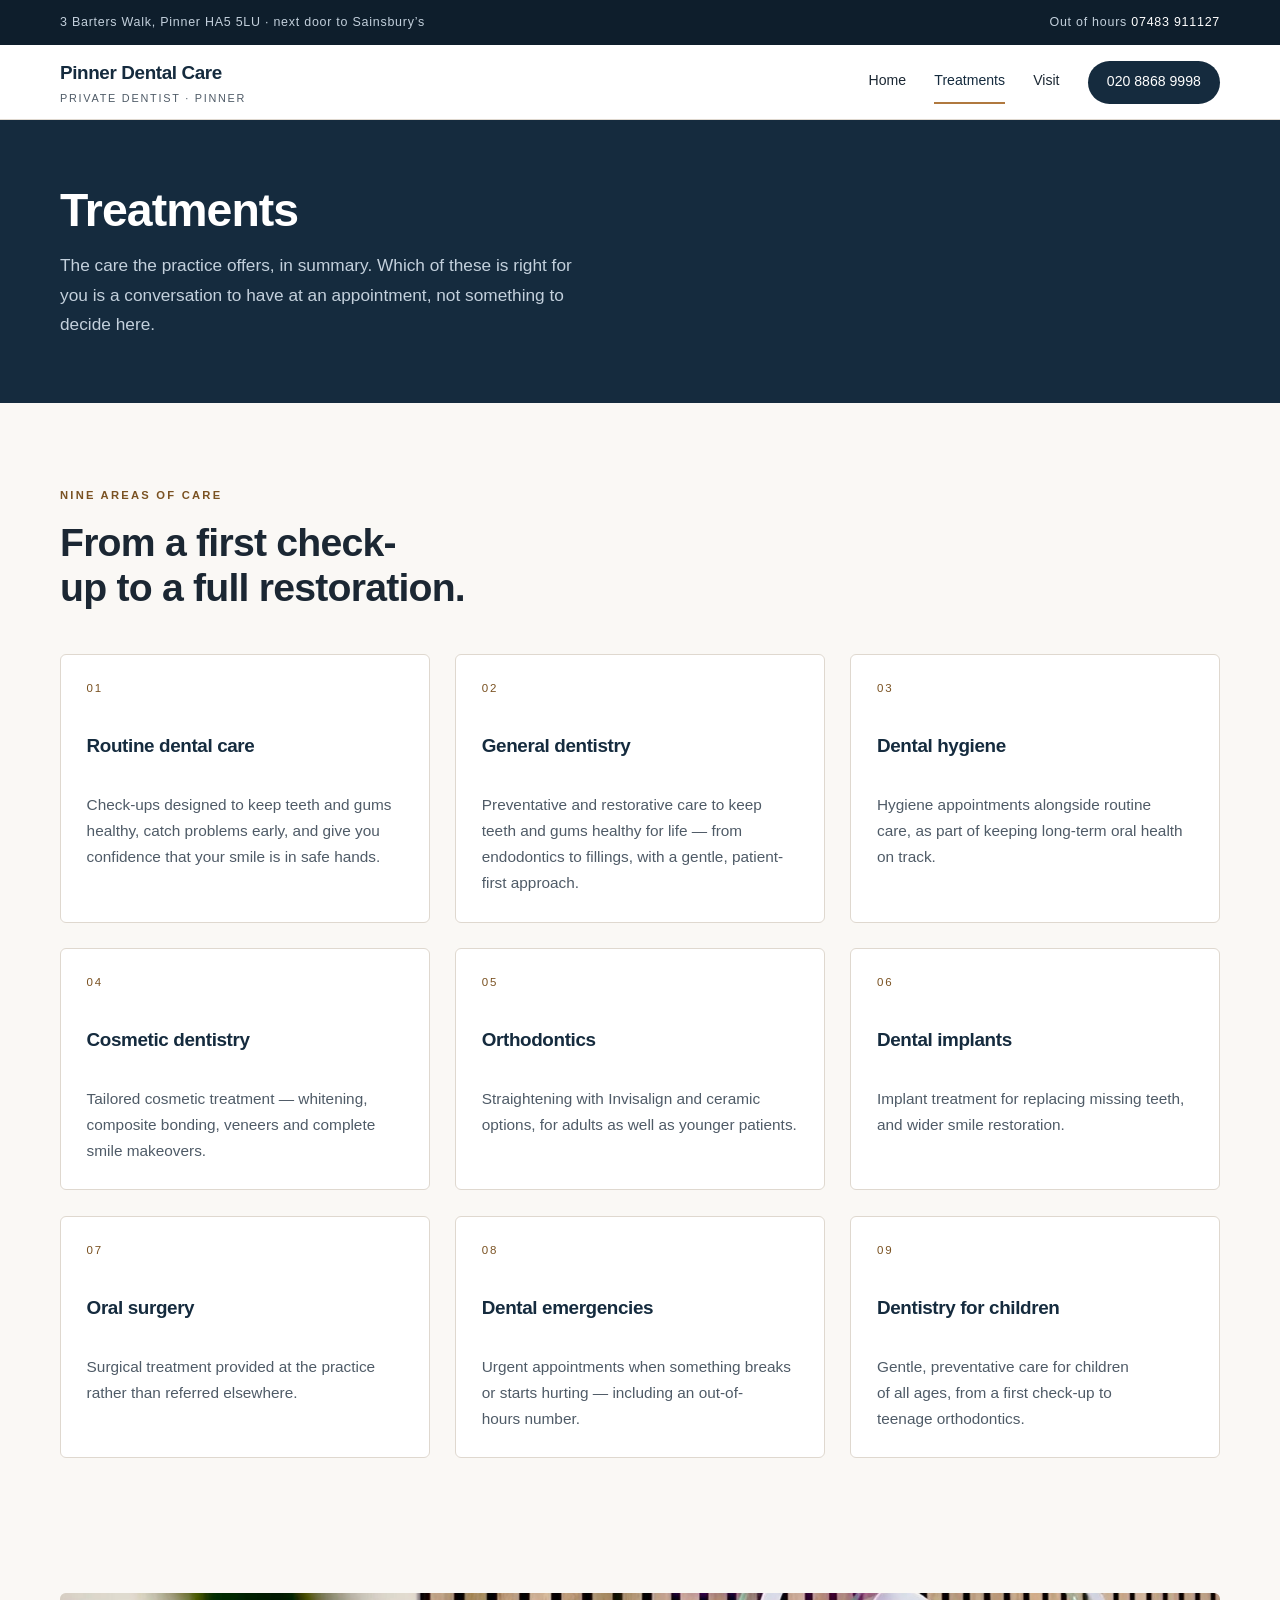
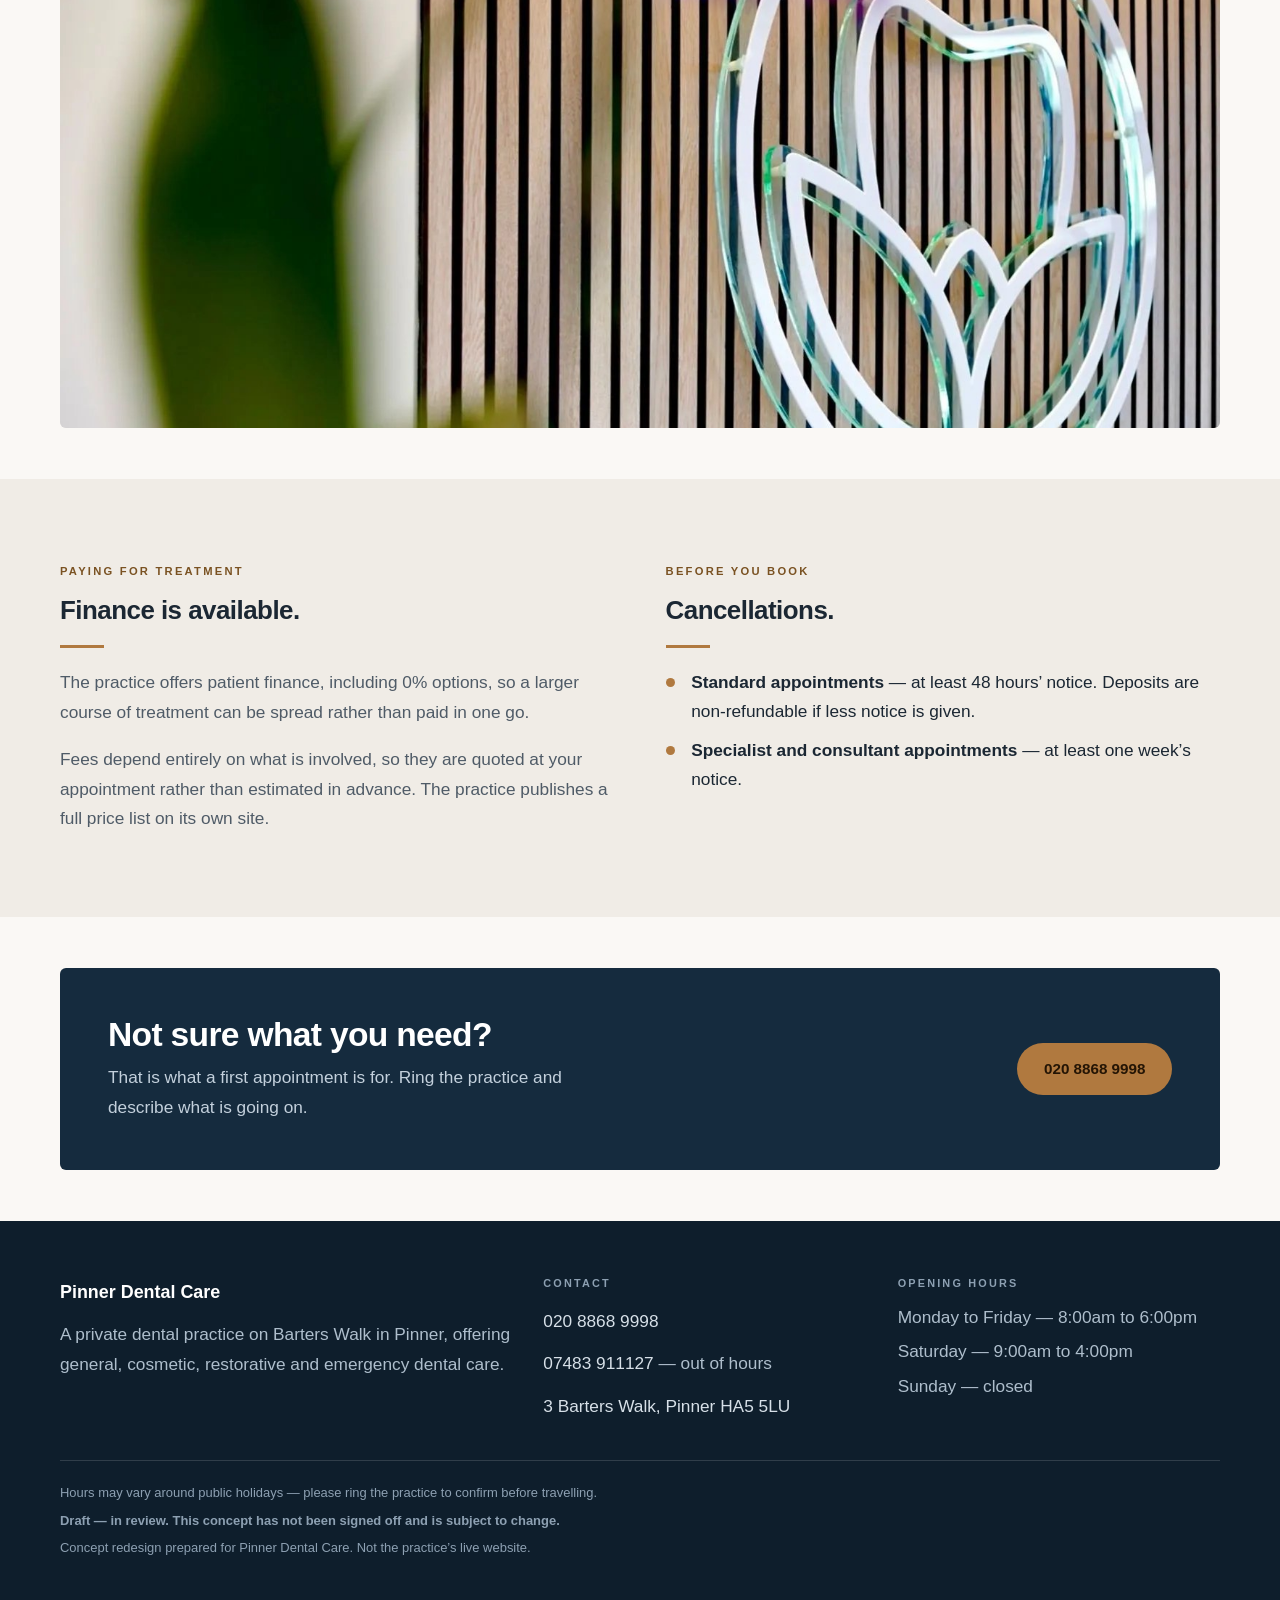
==== commit ba271a31: "Mark as draft — in review, not final Flagged by Alex as needing review before this is treated as fin" ====
--- a/treatments.html
+++ b/treatments.html
@@ -197,6 +197,7 @@
     <div class="fine">
       <p>Hours may vary around public holidays &mdash; please ring the practice to confirm
          before travelling.</p>
+      <p><strong>Draft &mdash; in review. This concept has not been signed off and is subject to change.</strong></p>
       <p>Concept redesign prepared for Pinner Dental Care. Not the practice&rsquo;s live website.</p>
     </div>
   </div>
